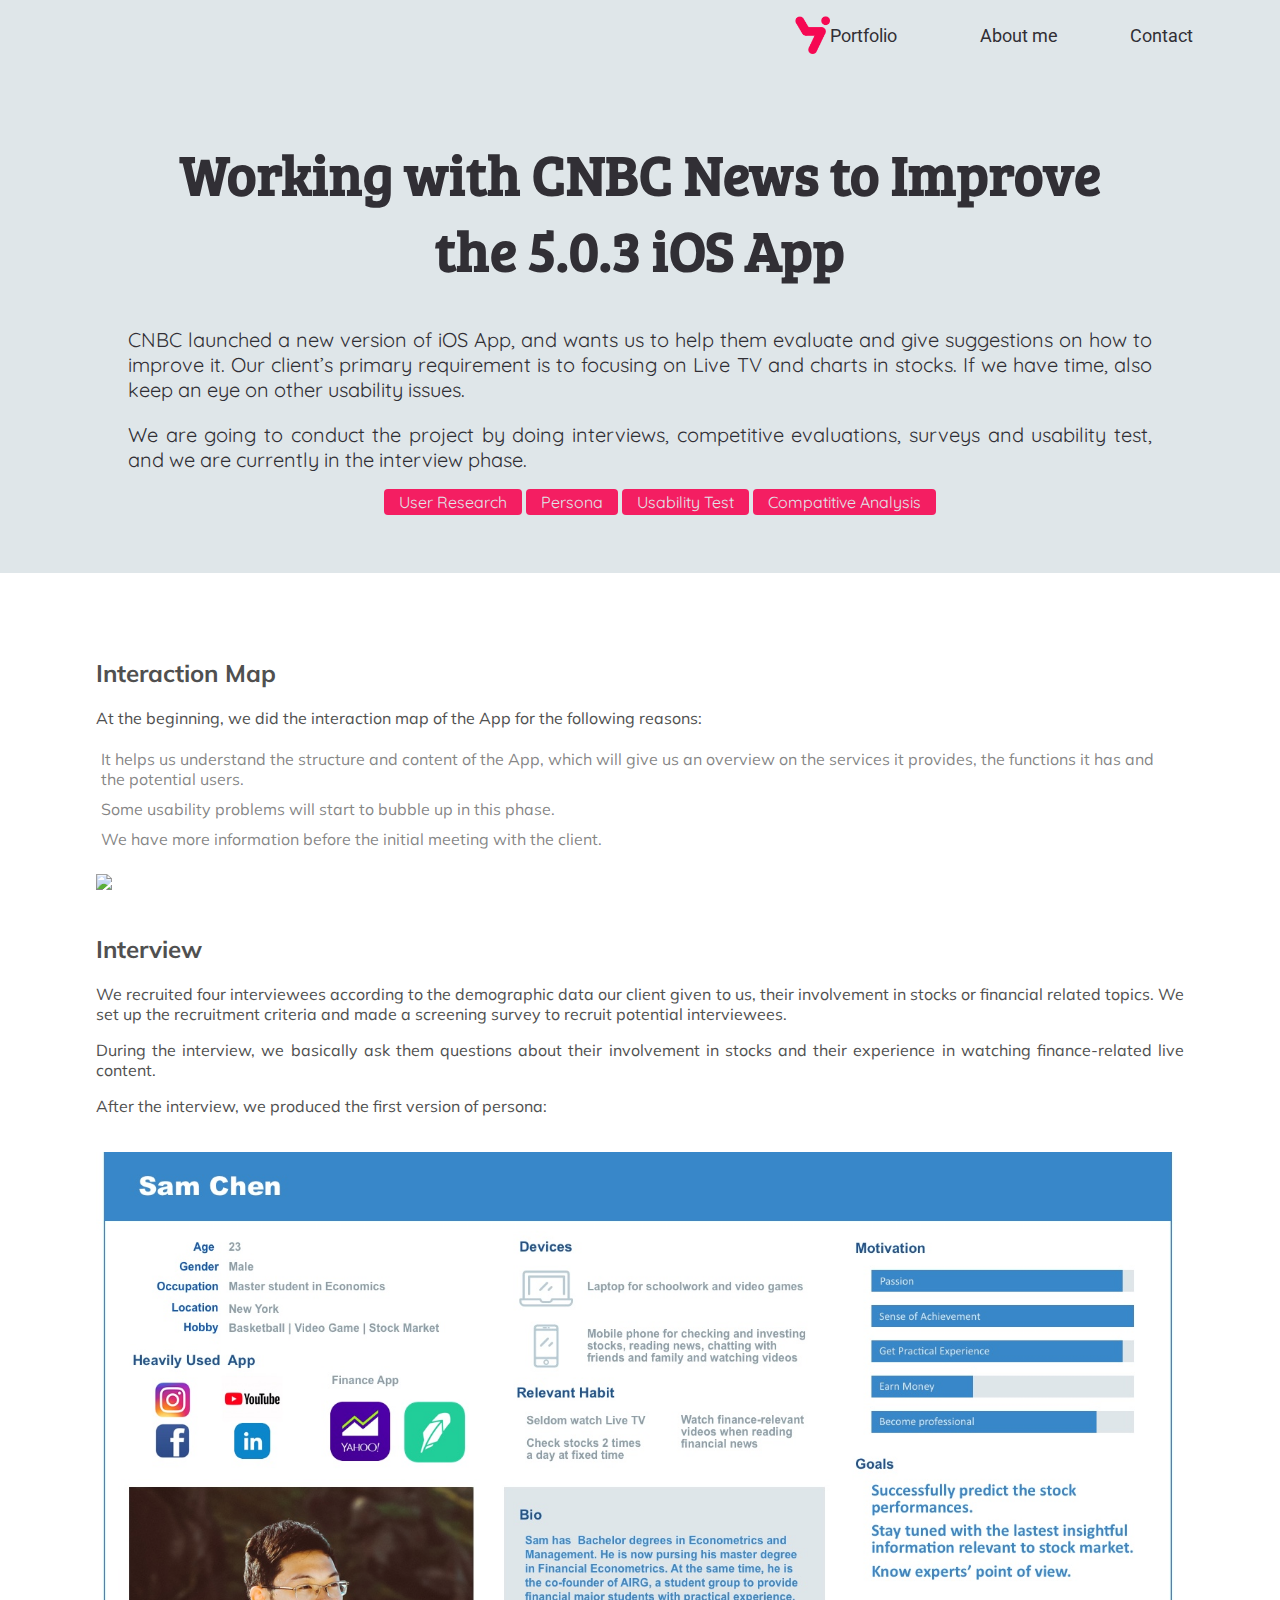
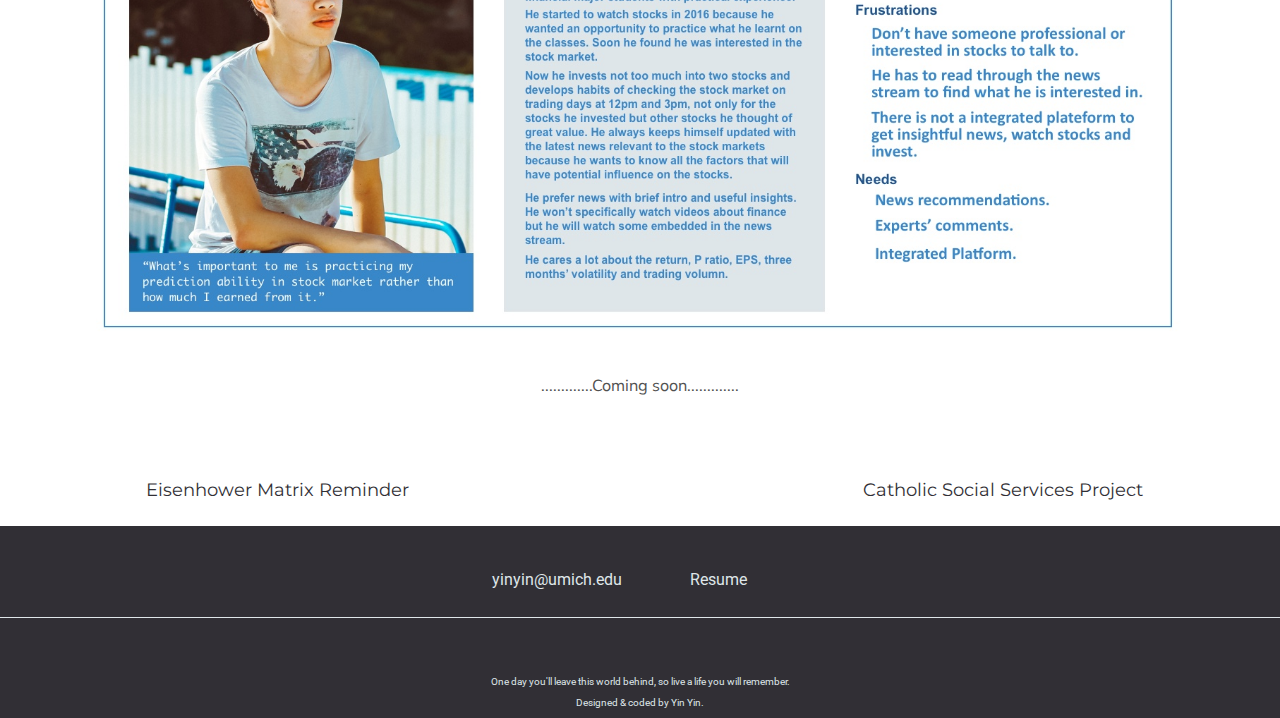
==== P2_CNBC.html @ a8926a4a "first commit" ====
<!DOCTYPE html>
<html>
<head>
    <link rel="stylesheet" href="https://use.fontawesome.com/releases/v5.6.3/css/all.css" integrity="sha384-UHRtZLI+pbxtHCWp1t77Bi1L4ZtiqrqD80Kn4Z8NTSRyMA2Fd33n5dQ8lWUE00s/" crossorigin="anonymous">
    <link href="https://fonts.googleapis.com/css?family=Assistant|Barlow|Roboto|Roboto+Condensed|Oswald|Oxygen|Quicksand|Marck+Script|Montserrat|Bree+Serif|Nanum+Gothic|Muli" rel="stylesheet">
    <link href="CSS/project.css" rel="stylesheet" type="text/css">
    <script type="text/javascript" src="js_src/jquery-3.3.1.min.js"></script>
    <script type="text/javascript" src="js/screenHeight.js"></script><!-- 因为放在前面就可以用前面文件的变量吗 -->
    <script type="text/javascript" src="js/goTo.js"></script>
    <script src="js_src/anime.min.js"></script>
    <script src="js/animation.js"></script>
    <!-- <link rel="bookmark"  type="image/x-icon"  href="favicon.ico"/> -->
    <link rel="shortcut icon" href="icon/titleicon.ico">
    <title>CNBC News</title>
</head>

<body>
    <div class="nav">
        <img src="icon/myLogo.png" id="myLogoPro">
        <div class="navTab" id="portfolioPagePro"><a href="index.html#secondScreen">Portfolio</a></div>
        <div class="navTab" id="aboutMePagePro"><a href="index.html#thirdScreen">About me</a></div>
        <div class="navTab" id="contactPagePro"><a href="index.html#fourthScreen">Contact</a></div>
    </div>
    <div class="wholeStuff">
        <div class="upperPart">
            <h1> Working with CNBC News to Improve the 5.0.3 iOS App</h1>
            <p class="explanation">
                CNBC launched a new version of iOS App, and wants us to help them evaluate and give suggestions on how to improve it. Our client’s primary requirement is to focusing on Live TV and charts in stocks. If we have time, also keep an eye on other usability issues. 
            </p>
            <p class="explanation">
                We are going to conduct the project by doing interviews, competitive evaluations, surveys and usability test, and we are currently in the interview phase.
            </p>
            <ul class="skills">
                <li>User Research</li>
                <li>Persona</li>
                <li>Usability Test</li>
                <li>Compatitive Analysis</li>
            </ul>
        </div>

        <div class="wholeContent">
            <h2>Interaction Map</h2>
            <p>At the beginning, we did the interaction map of the App for the following reasons:
            </p>
             <li class="contentLi">It helps us understand the structure and content of the App, which will give us an overview on the services it provides, the functions it has and the potential users.
            </li>
            <li class="contentLi">Some usability problems will start to bubble up in this phase.
            </li>
            <li class="contentLi">We have more information before the initial meeting with the client.
            </li>
            <img class="contentImg" src="P2_img/interactionMap.jpg" style="width: 100%;">

            <h2>Interview</h2>
            <p>We recruited four interviewees according to the demographic data our client given to us, their involvement in stocks or financial related topics. We set up the recruitment criteria and made a screening survey to recruit potential interviewees.
            </p>
            <p>During the interview, we basically ask them questions about their involvement in stocks and their experience in watching finance-related live content.
            </p>
            <p>After the interview, we produced the first version of persona: 
            </p>
            <img class="contentImg" src="P2_img/persona.jpg" style="width: 100%;">
            <p style="text-align:center;">.............Coming soon.............
            </p>
        </div>

        <div class="navBottom">
            <div class="toProjectFour lastProject">
                <i class="fas fa-chevron-left"></i>
                <span>Eisenhower Matrix Reminder</span>
            </div>
             <div class="toProjectSix nextProject">
                <span>Catholic Social Services Project</span>
                <i class="fas fa-chevron-right"></i>
            </div>
        </div>
        <div class="blackFootage">
            <div class="contactIcons">
                <i id = "github" class="fab fa-github"></i>
                <i id = "linkedin" class="fab fa-linkedin"></i>
                <i id = "facebook" class="fab fa-facebook-square"></i>
                <i id = "medium" class="fab fa-medium"></i>
            </div>  
            <div class="contactER">
                <div class="emailGroup">
                <a href="mailto:yinyin@umich.edu?subject=Say%20Hello." target="_blank"><i class="fas fa-envelope">
                </i><span>yinyin@umich.edu</span></a>
                </div>
                <div class="resumeGroup">
                    <i id = "resume" class="fas fa-address-card"></i><span>Resume</span>
                </div>
            </div>
        </div>
        <div class="footWords">
            <p>One day you'll leave this world behind, so live a life you will remember.</p>
            <p>Designed & coded by Yin Yin.</p>
        </div>
    </div>
</body>
---- CSS/project.css ----
body {
	margin: 0;
}
.nav {
	width: 100%;
	display: flex;
	flex-direction: row;
	align-items: center;
	justify-content: flex-end;
	margin-right: 10px;
	height: 70px;
	background-color:#DFE6E9;
	color:  #312F35;
	font-size: 18px;
	font-family: 'Roboto', sans-serif;
}

.nav a {
	text-decoration: none;
	color:#312F35;
}
#myLogoPro {
	width: 35px;
	cursor: pointer;
}

#myLogoPro:hover {
	width: 40px;
}

.navTab {
	flex: 0 0 150px;
	cursor: pointer;
}
.navTab:hover {
	font-size: 20px;
}
.navDiv {
	position: fixed;
	top: 0;
	width: 100%;
	background-color: #312F35;
	z-index: 3;
}

.wholeStuff {
	width:100%;
	padding:0;
	margin:0px; 
	/*padding: 20px;为什么这个设置padding好用而wholecontent设置margin不好用*/
}
.upperPart {
	margin: 0;
	background-color: #DFE6E9;
	padding:45px 10%;
}

.wholeContent {
	width: 85%;
	margin: 20px auto 20px auto;
	background-color: white;
	padding:45px;
	border-radius: 8px;
}
body {
	margin: 0;
}

h1 {
	color:#312F35;
	text-align: center;
	font-family: 'Bree Serif', serif;
	font-size: 56px;
	margin: 20px;
	margin-bottom: 40px;
	background-color: #DFE6E9;

}
.explanation {
	color: #312F35;
	padding: 20px auto;
	font-size: 20px;
	text-align: justify;
	font-family: 'Quicksand',sans-serif;
}

.note {
	color: rgba(100,100,100,0.6);
	padding: 10px 0;
	font-size: 12px;
	font-family: 'Muli',sans-serif;
}
.skills {
	text-align: center;
}
.skills li {
	font-size: 16px;
	display: inline;
	text-align: center;
	border-radius: 4px;
	background-color: rgba(246,8,83,0.9);
	padding: 3px 15px;
	font-family: 'Quicksand',sans-serif;
	color: #DFE6E9;
}

h2 {
	color: rgba(80,80,80);
	font-family: 'Muli',sans-serif;
}

.note a {
	text-decoration-color: rgba(246,8,83,0.9);
	color:rgba(246,8,83,0.9);
	font-size: 16px;
}

p {
	text-align:justify;
	padding: 10px auto;
	color: rgba(80,80,80);
	font-family: 'Muli',sans-serif;
}

strong {
	font-family: 'Muli',sans-serif;
	font-weight: bold;
	font-size: 16px;
	color: rgb(80,80,80);
}

.contentLi {
	list-style-type: none;
	padding: 5px;
	color: rgba(80,80,80,0.7);
	font-family: 'Muli',sans-serif;
}

.videoOnline {
	text-align: center;
	margin: auto;
	width: 100%;
}
.videoOnline embed {
	width: 100%;
	height: 600px;
}

.contentImg {
	max-width: 100%;
	margin: 0px;
	display: inline-block;
	text-align: center;
	padding: 20px 0;
}

.imgGroup {
	width: auto;
	margin: 0 0;
	padding: 0;
	/*white-space: nowrap;*/
}
.imgGroup li {
	display: inline-block;
	margin: 0;
	padding: 0;
}

.imgGif {
	text-align: center;
	margin: 20px;
}

.blackFootage {
	/*display: flex;*/
	justify-content: center;
	align-items: center;
	
	color: #DFE6E9;
	/*padding-top: 20px;*/
	background-color: #312F35;
	width: 100%;
	height: 150px;
	font-family: "Roboto",sans-serif;
}
.blackFootage p {
	width: 100%;
	background-color: #F60853;
	margin: 0;
	color: #DFE6E9;
}

.contactInfo {
	display: grid;
	justify-content: center;
	align-items: center;
	margin: auto;
	grid-template-columns: repeat(auto-fit,minmax(400px,400px));
	flex-wrap: wrap;
	color: #DFE6E9;
	font-family: 'Roboto',sans-serif;
	line-height: 1.5em;
	vertical-align: center;
	/*background:rgba(200,200,200,0.8);*/
}

.contactInfo p {
	margin-top: 1px;
	margin-bottom: 5px;
}


.contactIcons i {
	font-size: 32px;
	cursor: pointer;
	padding: 20px 40px 0 40px;
}

.contactIcons {
	/*vertical-align: center;*/
	background-color: #312F35;
	width: 100%;
	text-align: center;
	margin-bottom: 10px;

}
.contactER {
	width: 100%;
	display: grid;
	grid-template-columns: 1fr 1fr;
	background-color: #312F35; 	
	padding-bottom: 15px;
	border-bottom: 1px solid #DFE6E9;
}
.contactER i {
	font-size: 28px;
	cursor: pointer;
	padding: 5px 0;
}

.resumeGroup {
	margin: 0px;
	margin-left: 42px;
	padding: 0px;
}
.resumeGroup > span,i {
	display: inline-block;
	/*height: 100%;*/
	line-height: 45px;
	vertical-align: middle;
	/*line-height: 36px;*/
}
.emailGroup span {
	display: inline-block;
	padding-left: 8px;
	display: inline-block;
	/*height: 100%;*/
	line-height: 45px;
	vertical-align: middle;
}

.resumeGroup> span{
	padding-left:8px; 
}
.emailGroup {
	align-items: flex-end;
	vertical-align: center;
	text-align: right;
	padding-right: 18px;	
	/*padding-right: 120px;*/
}

.emailGroup> a{
	text-decoration: none;
	color: #DFE6E9;
}

.footWords {
	background-color: #312F35;
}
.footWords p {
	margin: 0;
	background-color: #312F35;
	padding-bottom: 10px;
	text-align: center;
	color: #DFE6E9;
	font-size: 10px;
	font-family: 'Roboto',sans-serif;
}

.navBottom {
	display: grid;
	grid-template-columns: 1fr 1fr;
	column-gap: 200px;
	font-size: 18px;
	font-family:'Montserrat', sans-serif;
	color: #312F35;
	height: 30px;
	margin: 20px 0;
}
.navBottom i, .navBottom span {
	height: 30px;
	vertical-align: center;
	margin: 0 5px;
	overflow: hidden;
}
.lastProject {
	cursor: pointer;
	justify-self: center;
	vertical-align: center; 
}
.lastProject:hover {
	font-size: 22px;
}
.nextProject {
	cursor: pointer;
	vertical-align: center; 
	justify-self: center;
}
.nextProject:hover {
	font-size: 22px;
}
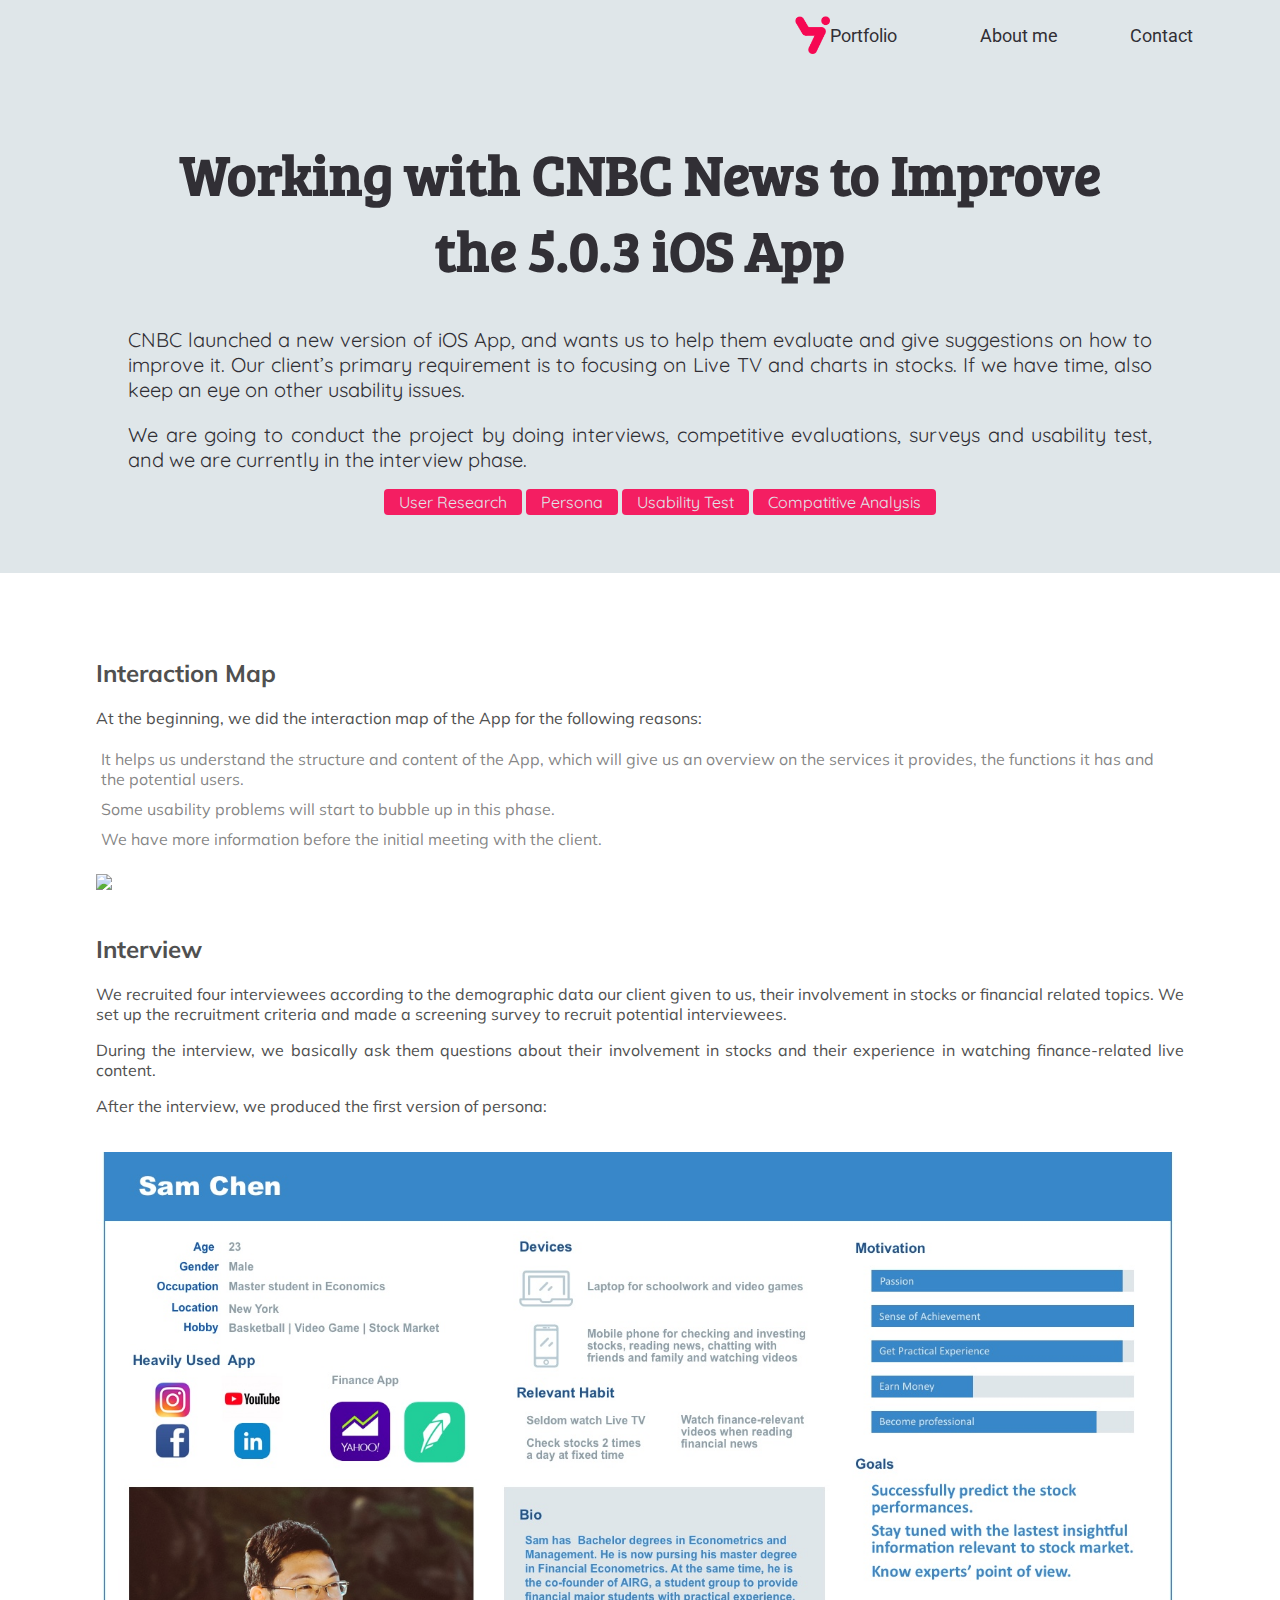
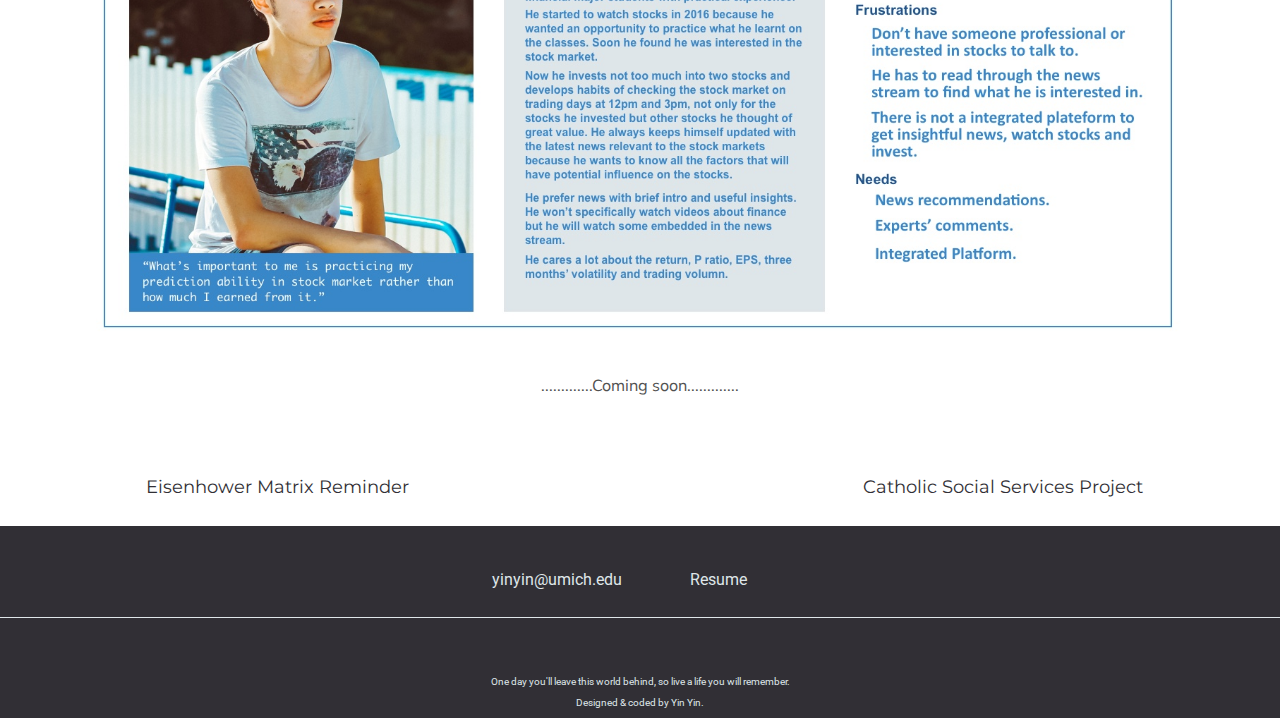
==== commit 79f08f2c: "finalCommit" ====
--- a/P2_CNBC.html
+++ b/P2_CNBC.html
@@ -63,7 +63,7 @@
         </div>
 
         <div class="navBottom">
-            <div class="toProjectFour lastProject">
+            <div class="toProjectFive lastProject">
                 <i class="fas fa-chevron-left"></i>
                 <span>Eisenhower Matrix Reminder</span>
             </div>
--- a/CSS/project.css
+++ b/CSS/project.css
@@ -299,7 +299,7 @@
 	margin: 20px 0;
 }
 .navBottom i, .navBottom span {
-	height: 30px;
+	height: 22px;
 	vertical-align: center;
 	margin: 0 5px;
 	overflow: hidden;
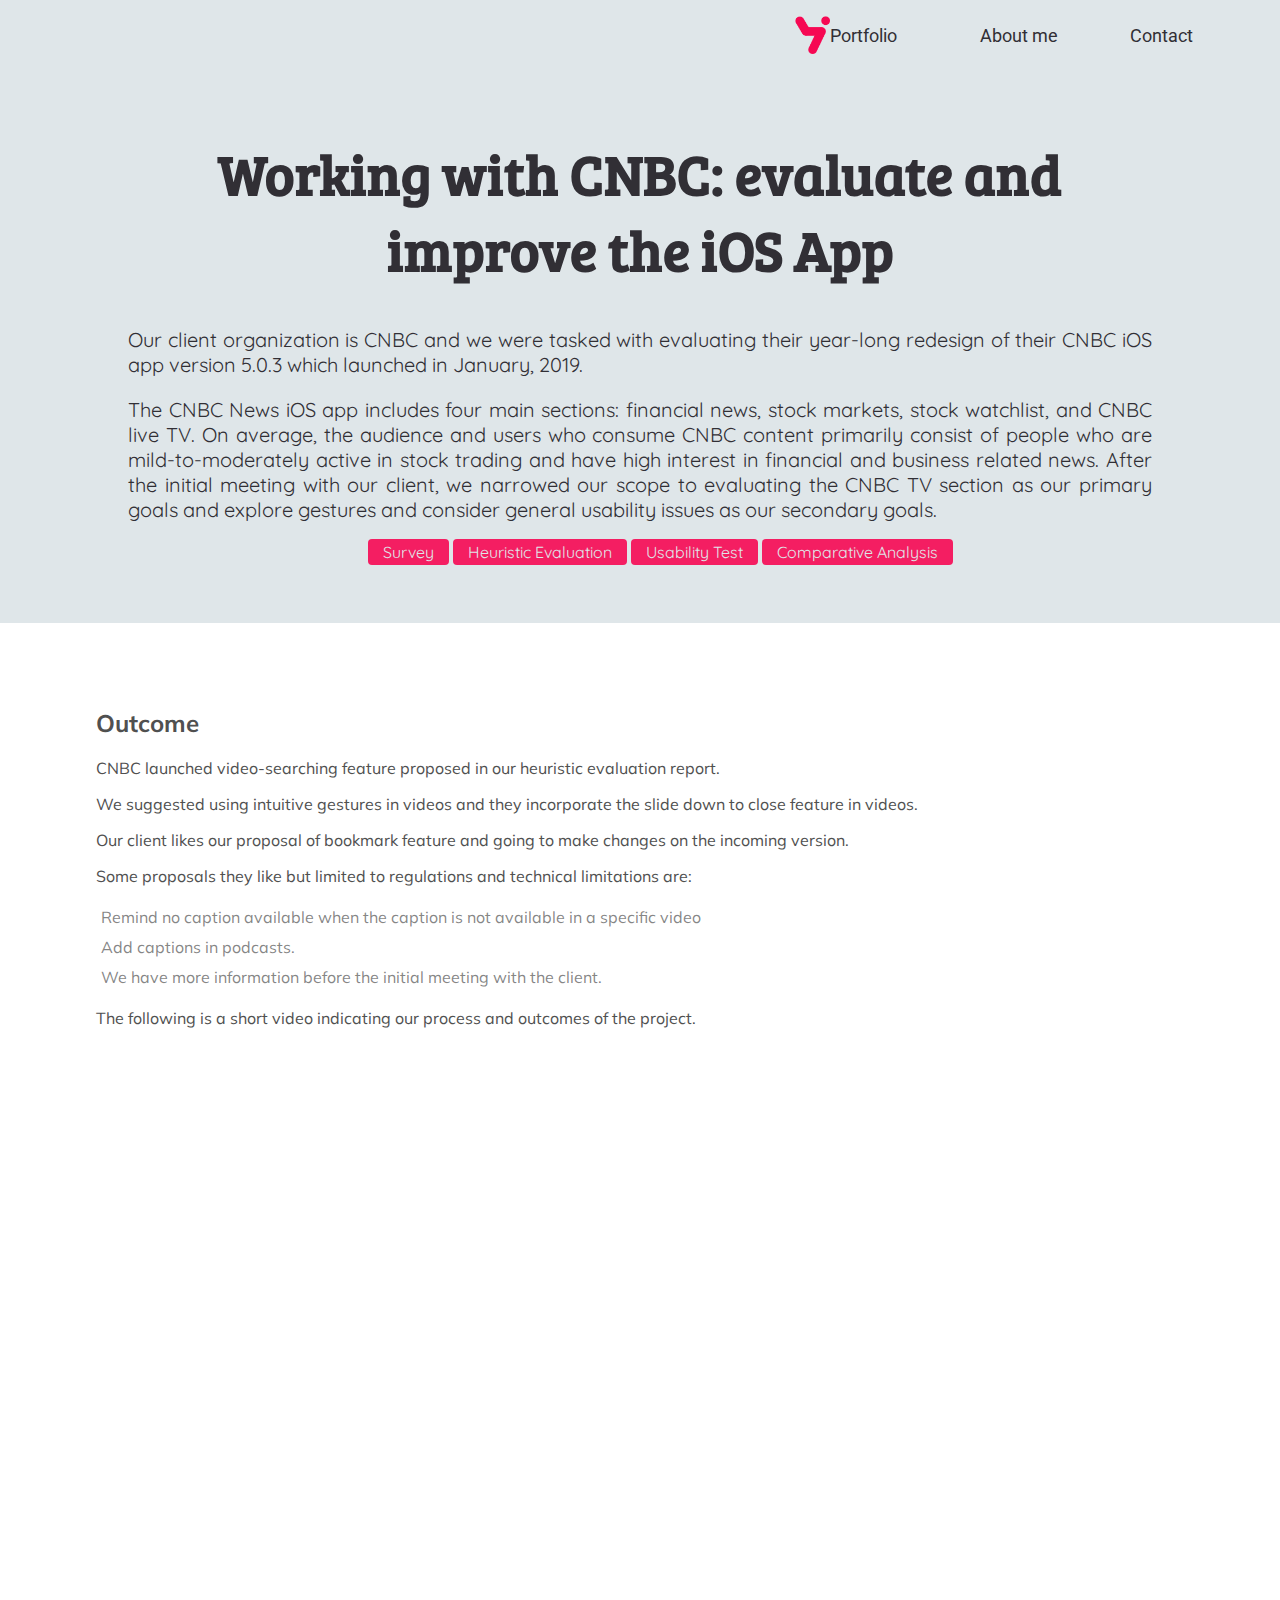
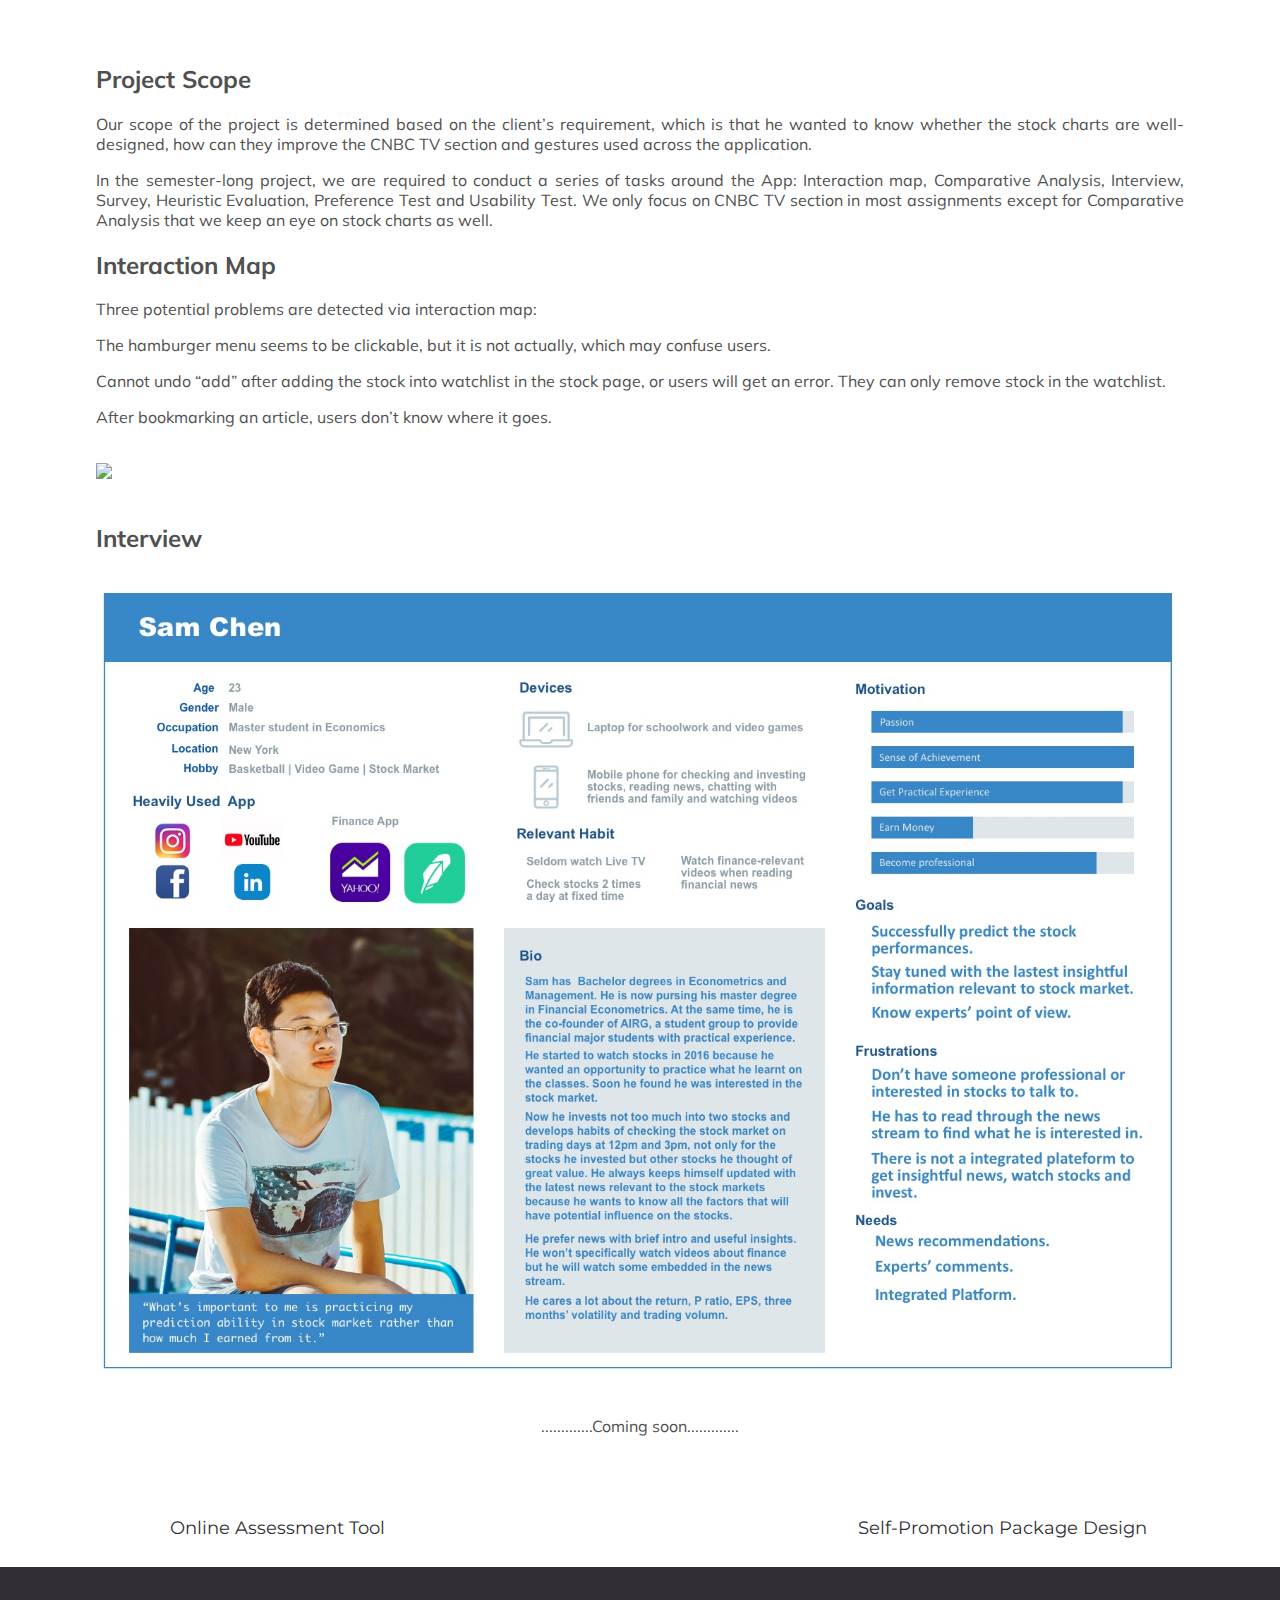
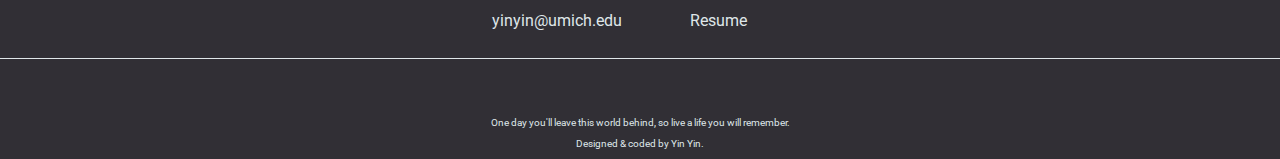
==== commit 255701be: "add projects" ====
--- a/P2_CNBC.html
+++ b/P2_CNBC.html
@@ -23,52 +23,65 @@
     </div>
     <div class="wholeStuff">
         <div class="upperPart">
-            <h1> Working with CNBC News to Improve the 5.0.3 iOS App</h1>
+            <h1> Working with CNBC: evaluate and improve the iOS App</h1>
             <p class="explanation">
-                CNBC launched a new version of iOS App, and wants us to help them evaluate and give suggestions on how to improve it. Our client’s primary requirement is to focusing on Live TV and charts in stocks. If we have time, also keep an eye on other usability issues. 
+                Our client organization is CNBC and we were tasked with evaluating their year-long redesign of their CNBC iOS app version 5.0.3 which launched in January, 2019. 
             </p>
             <p class="explanation">
-                We are going to conduct the project by doing interviews, competitive evaluations, surveys and usability test, and we are currently in the interview phase.
+                The CNBC News iOS app includes four main sections: financial news, stock markets, stock watchlist, and CNBC live TV. On average, the audience and users who consume CNBC content primarily consist of people who are mild-to-moderately active in stock trading and have high interest in financial and business related news. After the initial meeting with our client, we narrowed our scope to evaluating the CNBC TV section as our primary goals and explore gestures and consider general usability issues as our secondary goals. 
             </p>
             <ul class="skills">
-                <li>User Research</li>
-                <li>Persona</li>
+                <li>Survey</li>
+                <li>Heuristic Evaluation</li>
                 <li>Usability Test</li>
-                <li>Compatitive Analysis</li>
+                <li>Comparative Analysis</li>     
             </ul>
         </div>
 
         <div class="wholeContent">
+
+            <h2>Outcome</h2>
+            <p>CNBC launched video-searching feature proposed in our heuristic evaluation report.</p>
+            <p>We suggested using intuitive gestures in videos and they incorporate the slide down to close feature in videos.</p>
+            <p>Our client likes our proposal of bookmark feature and going to make changes on the incoming version.</p>
+            <p>Some proposals they like but limited to regulations and technical limitations are: </p>
+             <li class="contentLi">Remind no caption available when the caption is not available in a specific video</li>
+            <li class="contentLi">Add captions in podcasts.</li>
+            <li class="contentLi">We have more information before the initial meeting with the client.</li>
+            <p>The following is a short video indicating our process and outcomes of the project.</p>
+            <div class="videoOnline">
+                <embed src="https://www.youtube.com/embed/iHnw94xQvl0" quality="high" align="middle">
+            </div>
+            
+
+            <h2>Project Scope</h2>
+            <p>
+                Our scope of the project is determined based on the client’s requirement, which is that he wanted to know whether the stock charts are well-designed, how can they improve the CNBC TV section and gestures used across the application. 
+            </p>
+            <p>
+                In the semester-long project, we are required to conduct a series of tasks around the App: Interaction map, Comparative Analysis, Interview, Survey, Heuristic Evaluation, Preference Test and Usability Test. We only focus on CNBC TV section in most assignments except for Comparative Analysis that we keep an eye on stock charts as well. 
+            </p>
+
             <h2>Interaction Map</h2>
-            <p>At the beginning, we did the interaction map of the App for the following reasons:
-            </p>
-             <li class="contentLi">It helps us understand the structure and content of the App, which will give us an overview on the services it provides, the functions it has and the potential users.
-            </li>
-            <li class="contentLi">Some usability problems will start to bubble up in this phase.
-            </li>
-            <li class="contentLi">We have more information before the initial meeting with the client.
-            </li>
+            <p>Three potential problems are detected via interaction map:</p>
+            <p>The hamburger menu seems to be clickable, but it is not actually, which may confuse users.</p>
+            <p>Cannot undo “add” after adding the stock into watchlist in the stock page, or users will get an error. They can only remove stock in the watchlist.</p>
+            <p>After bookmarking an article, users don’t know where it goes.</p>
             <img class="contentImg" src="P2_img/interactionMap.jpg" style="width: 100%;">
 
             <h2>Interview</h2>
-            <p>We recruited four interviewees according to the demographic data our client given to us, their involvement in stocks or financial related topics. We set up the recruitment criteria and made a screening survey to recruit potential interviewees.
-            </p>
-            <p>During the interview, we basically ask them questions about their involvement in stocks and their experience in watching finance-related live content.
-            </p>
-            <p>After the interview, we produced the first version of persona: 
-            </p>
             <img class="contentImg" src="P2_img/persona.jpg" style="width: 100%;">
             <p style="text-align:center;">.............Coming soon.............
             </p>
         </div>
 
         <div class="navBottom">
-            <div class="toProjectFive lastProject">
+            <div class="toProjectOne lastProject">
                 <i class="fas fa-chevron-left"></i>
-                <span>Eisenhower Matrix Reminder</span>
+                <span>Online Assessment Tool</span>
             </div>
-             <div class="toProjectSix nextProject">
-                <span>Catholic Social Services Project</span>
+             <div class="toProjectThree nextProject">
+                <span>Self-Promotion Package Design</span>
                 <i class="fas fa-chevron-right"></i>
             </div>
         </div>
--- a/CSS/project.css
+++ b/CSS/project.css
@@ -109,6 +109,12 @@
 	font-family: 'Muli',sans-serif;
 }
 
+h3 {
+	color: rgba(80,80,80);
+	font-family: 'Muli',sans-serif;
+	font-size:16px;
+}
+
 .note a {
 	text-decoration-color: rgba(246,8,83,0.9);
 	color:rgba(246,8,83,0.9);
@@ -120,6 +126,14 @@
 	padding: 10px auto;
 	color: rgba(80,80,80);
 	font-family: 'Muli',sans-serif;
+}
+
+.pbold {
+	text-align:justify;
+	padding: 10px auto;
+	color: rgba(56,135,201);
+	font-family: 'Muli',sans-serif;
+	font-weight: bolder;
 }
 
 strong {
@@ -319,4 +333,30 @@
 }
 .nextProject:hover {
 	font-size: 22px;
+}
+
+.imgwNote {
+	display: grid;
+	grid-template-columns: auto 400px;
+	grid-gap: 0 40px;
+	justify-content: center;
+}
+img.phone {
+	width: 200px;
+	border: 1px solid black;
+	justify-self: end;
+}
+.gridContent {
+	align-self: center;
+}
+
+.twoImg {
+	display: grid;
+	grid-template-columns: auto auto;
+	grid-gap: 0 20px;
+	justify-content: center;
+}
+img.normal {
+	width: 600px;
+	justify-self: end;
 }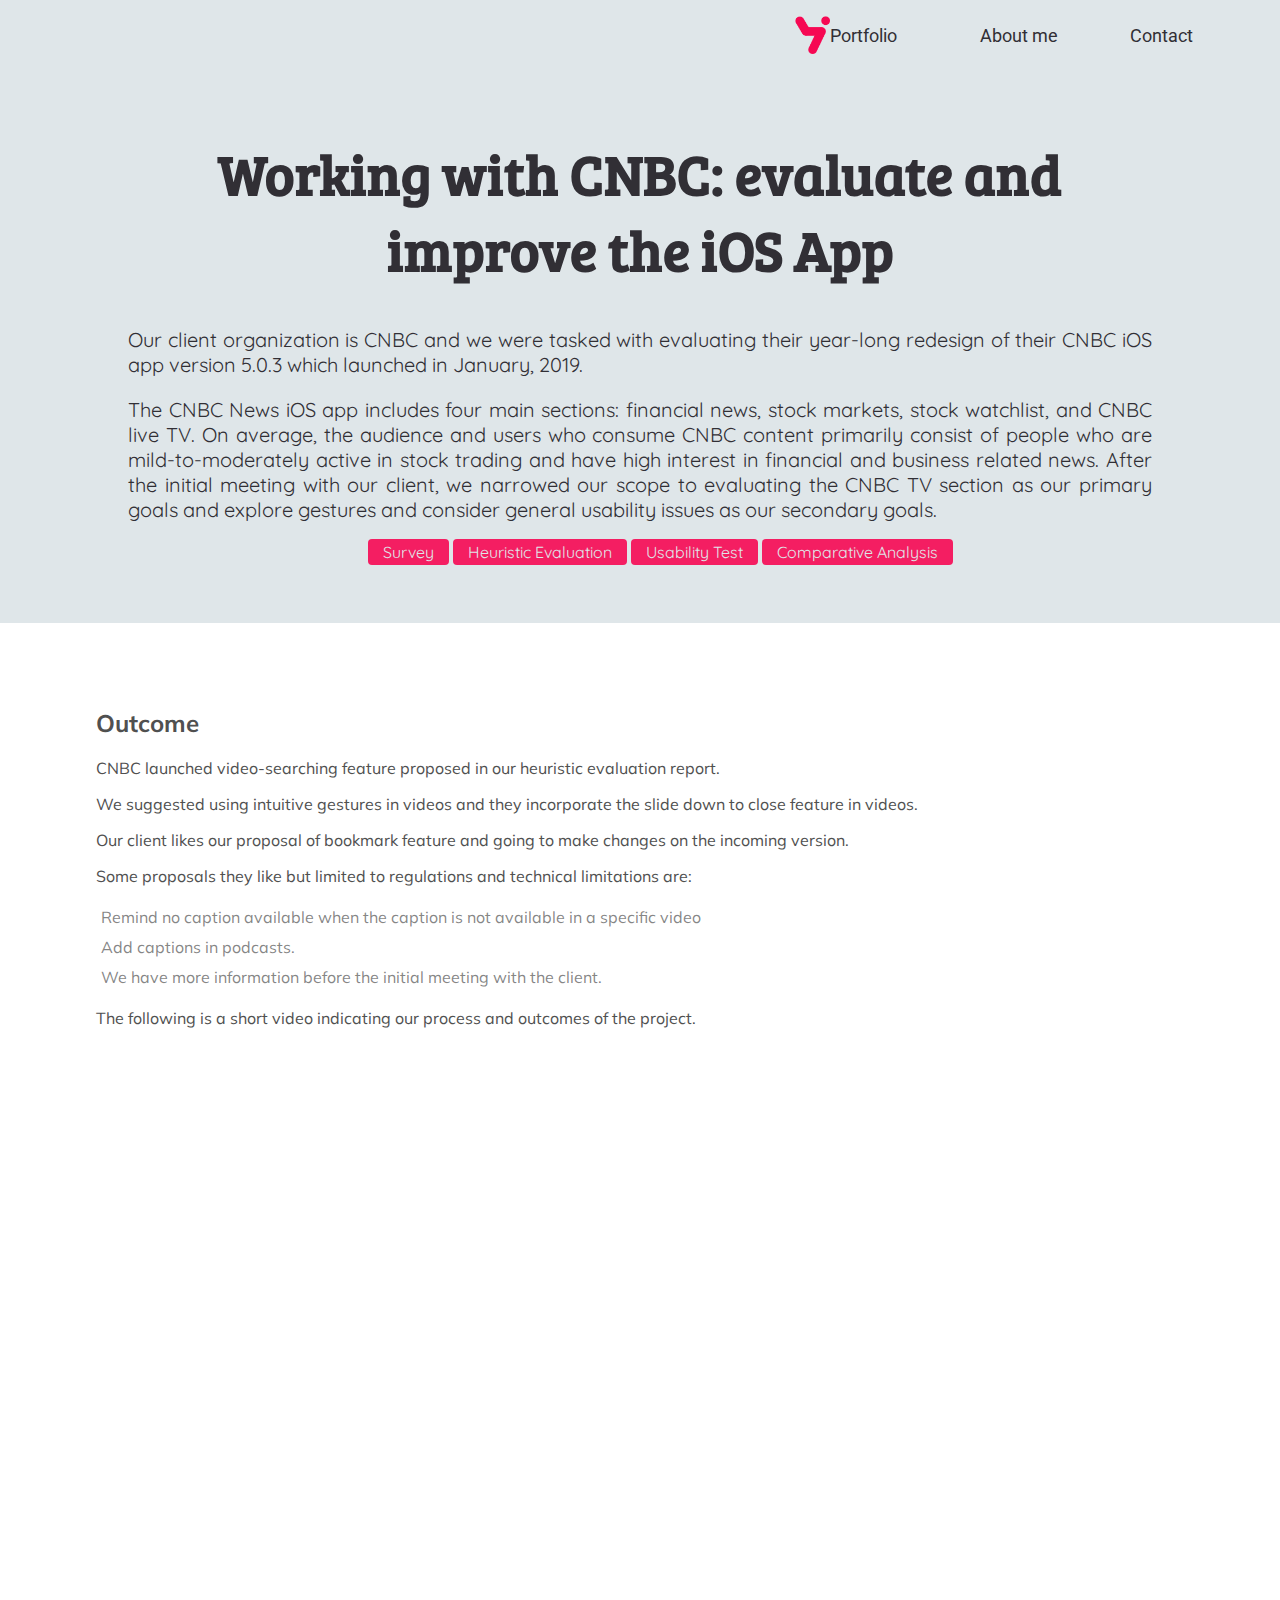
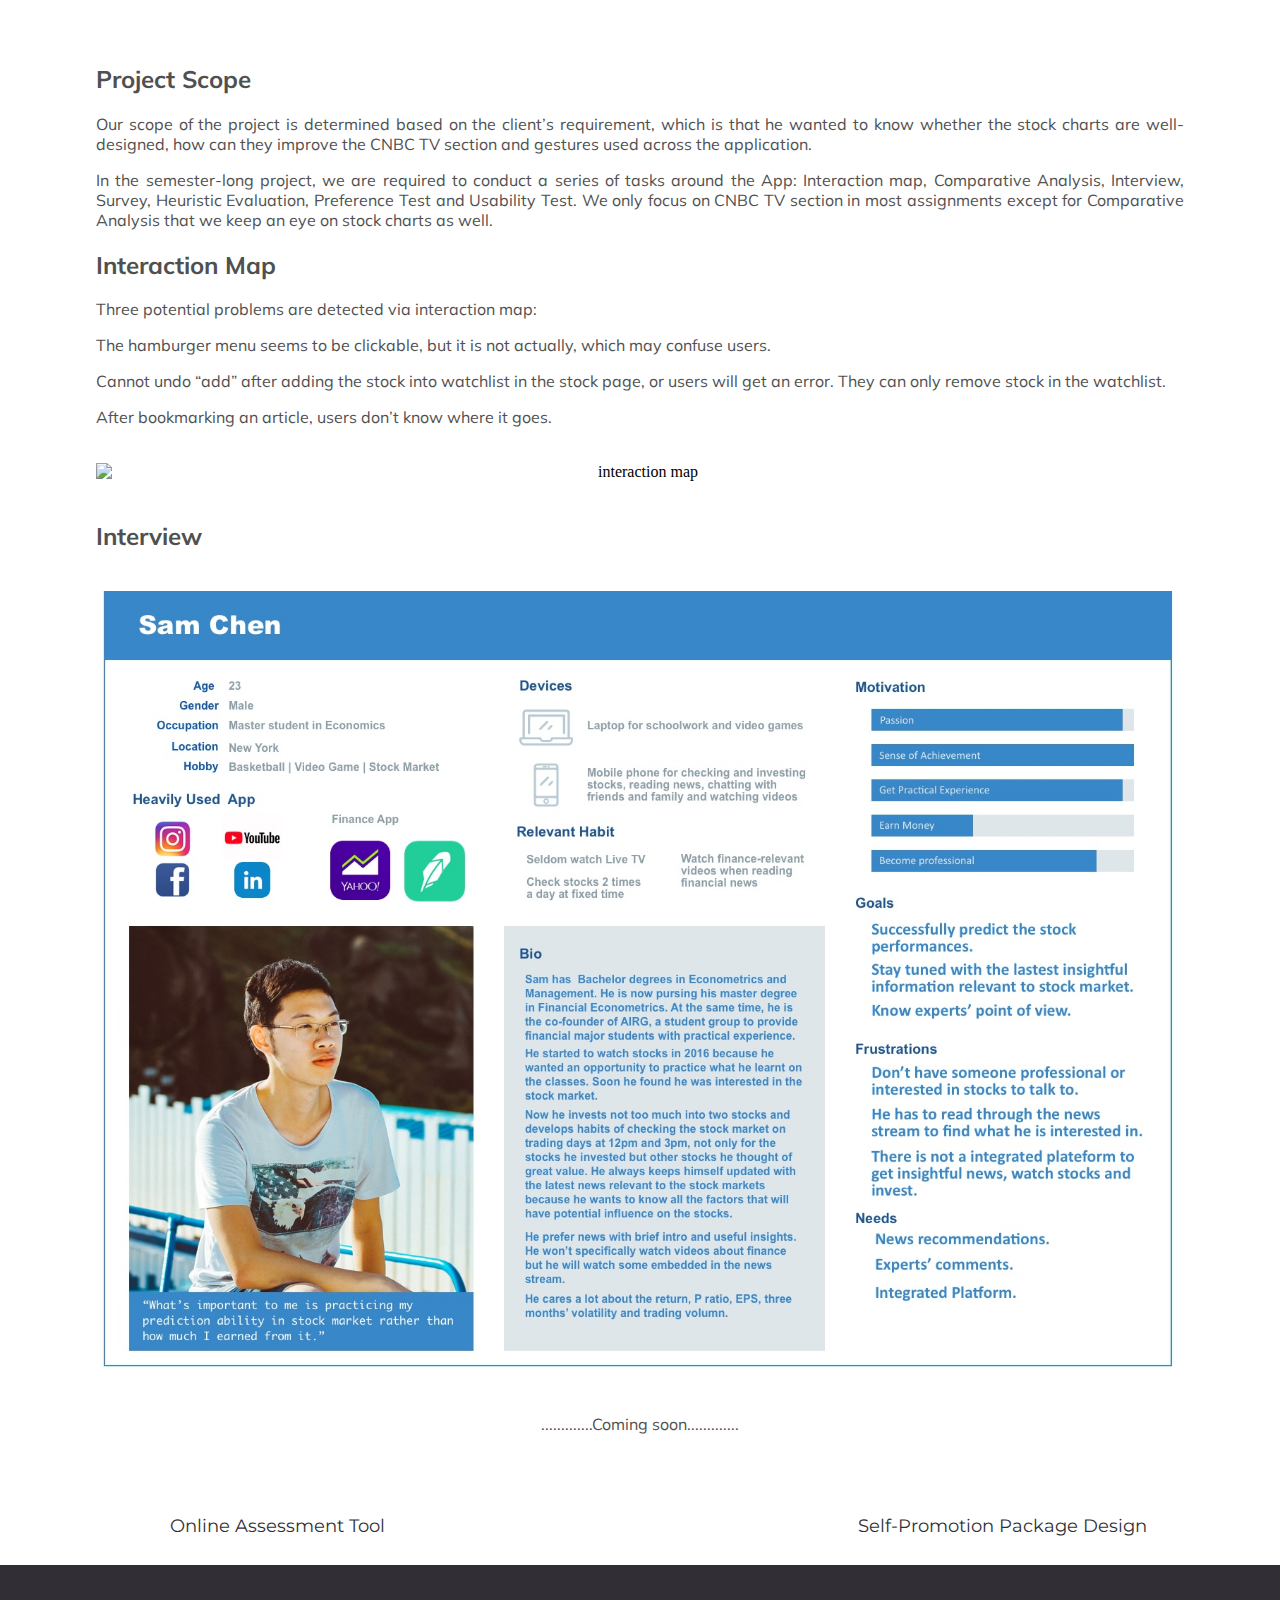
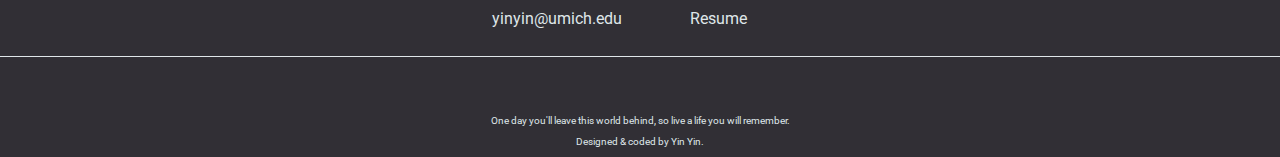
==== commit 75f2b8f6: "addAltToPic" ====
--- a/P2_CNBC.html
+++ b/P2_CNBC.html
@@ -16,7 +16,7 @@
 
 <body>
     <div class="nav">
-        <img src="icon/myLogo.png" id="myLogoPro">
+        <img src="icon/myLogo.png" id="myLogoPro" alt="">
         <div class="navTab" id="portfolioPagePro"><a href="index.html#secondScreen">Portfolio</a></div>
         <div class="navTab" id="aboutMePagePro"><a href="index.html#thirdScreen">About me</a></div>
         <div class="navTab" id="contactPagePro"><a href="index.html#fourthScreen">Contact</a></div>
@@ -67,10 +67,10 @@
             <p>The hamburger menu seems to be clickable, but it is not actually, which may confuse users.</p>
             <p>Cannot undo “add” after adding the stock into watchlist in the stock page, or users will get an error. They can only remove stock in the watchlist.</p>
             <p>After bookmarking an article, users don’t know where it goes.</p>
-            <img class="contentImg" src="P2_img/interactionMap.jpg" style="width: 100%;">
+            <img class="contentImg" src="P2_img/interactionMap.jpg" alt="interaction map" style="width: 100%;">
 
             <h2>Interview</h2>
-            <img class="contentImg" src="P2_img/persona.jpg" style="width: 100%;">
+            <img class="contentImg" src="P2_img/persona.jpg" alt="persona" style="width: 100%;">
             <p style="text-align:center;">.............Coming soon.............
             </p>
         </div>
